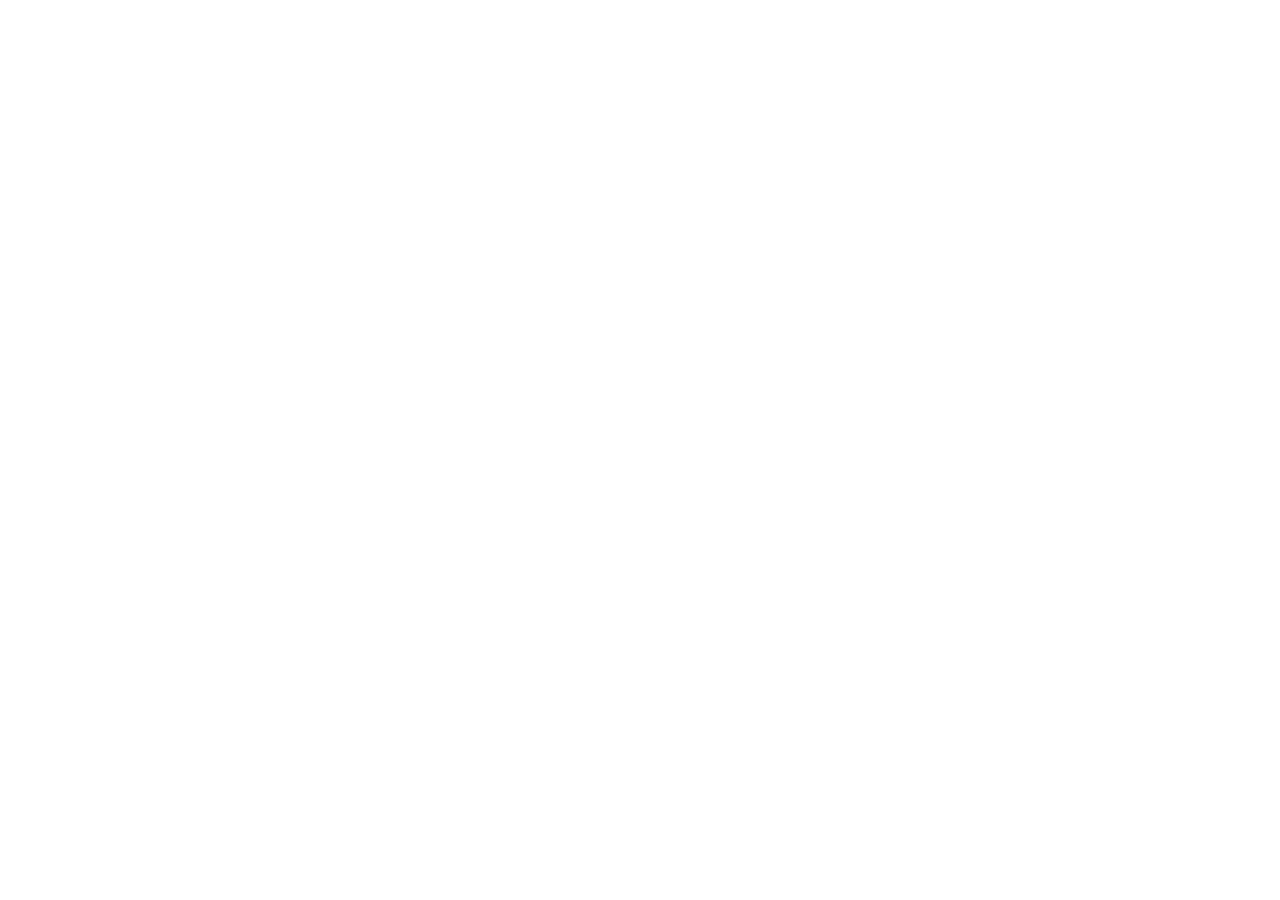
==== src/index.html @ 9491e393 "first commit" ====
<!DOCTYPE html>
<html lang="en">
<head>
    <meta charset="UTF-8">
    <meta name="viewport" content="width=device-width, initial-scale=1.0">
    <title>Document</title>
    <link href="./output.css" rel="stylesheet">
</head>
<body>
    
</body>
</html>
---- src/output.css ----
/*! tailwindcss v4.1.16 | MIT License | https://tailwindcss.com */
@layer theme, base, components, utilities;
@layer theme {
  :root, :host {
    --font-sans: ui-sans-serif, system-ui, sans-serif, "Apple Color Emoji",
      "Segoe UI Emoji", "Segoe UI Symbol", "Noto Color Emoji";
    --font-mono: ui-monospace, SFMono-Regular, Menlo, Monaco, Consolas, "Liberation Mono",
      "Courier New", monospace;
    --default-font-family: var(--font-sans);
    --default-mono-font-family: var(--font-mono);
  }
}
@layer base {
  *, ::after, ::before, ::backdrop, ::file-selector-button {
    box-sizing: border-box;
    margin: 0;
    padding: 0;
    border: 0 solid;
  }
  html, :host {
    line-height: 1.5;
    -webkit-text-size-adjust: 100%;
    tab-size: 4;
    font-family: var(--default-font-family, ui-sans-serif, system-ui, sans-serif, "Apple Color Emoji", "Segoe UI Emoji", "Segoe UI Symbol", "Noto Color Emoji");
    font-feature-settings: var(--default-font-feature-settings, normal);
    font-variation-settings: var(--default-font-variation-settings, normal);
    -webkit-tap-highlight-color: transparent;
  }
  hr {
    height: 0;
    color: inherit;
    border-top-width: 1px;
  }
  abbr:where([title]) {
    -webkit-text-decoration: underline dotted;
    text-decoration: underline dotted;
  }
  h1, h2, h3, h4, h5, h6 {
    font-size: inherit;
    font-weight: inherit;
  }
  a {
    color: inherit;
    -webkit-text-decoration: inherit;
    text-decoration: inherit;
  }
  b, strong {
    font-weight: bolder;
  }
  code, kbd, samp, pre {
    font-family: var(--default-mono-font-family, ui-monospace, SFMono-Regular, Menlo, Monaco, Consolas, "Liberation Mono", "Courier New", monospace);
    font-feature-settings: var(--default-mono-font-feature-settings, normal);
    font-variation-settings: var(--default-mono-font-variation-settings, normal);
    font-size: 1em;
  }
  small {
    font-size: 80%;
  }
  sub, sup {
    font-size: 75%;
    line-height: 0;
    position: relative;
    vertical-align: baseline;
  }
  sub {
    bottom: -0.25em;
  }
  sup {
    top: -0.5em;
  }
  table {
    text-indent: 0;
    border-color: inherit;
    border-collapse: collapse;
  }
  :-moz-focusring {
    outline: auto;
  }
  progress {
    vertical-align: baseline;
  }
  summary {
    display: list-item;
  }
  ol, ul, menu {
    list-style: none;
  }
  img, svg, video, canvas, audio, iframe, embed, object {
    display: block;
    vertical-align: middle;
  }
  img, video {
    max-width: 100%;
    height: auto;
  }
  button, input, select, optgroup, textarea, ::file-selector-button {
    font: inherit;
    font-feature-settings: inherit;
    font-variation-settings: inherit;
    letter-spacing: inherit;
    color: inherit;
    border-radius: 0;
    background-color: transparent;
    opacity: 1;
  }
  :where(select:is([multiple], [size])) optgroup {
    font-weight: bolder;
  }
  :where(select:is([multiple], [size])) optgroup option {
    padding-inline-start: 20px;
  }
  ::file-selector-button {
    margin-inline-end: 4px;
  }
  ::placeholder {
    opacity: 1;
  }
  @supports (not (-webkit-appearance: -apple-pay-button))  or (contain-intrinsic-size: 1px) {
    ::placeholder {
      color: currentcolor;
      @supports (color: color-mix(in lab, red, red)) {
        color: color-mix(in oklab, currentcolor 50%, transparent);
      }
    }
  }
  textarea {
    resize: vertical;
  }
  ::-webkit-search-decoration {
    -webkit-appearance: none;
  }
  ::-webkit-date-and-time-value {
    min-height: 1lh;
    text-align: inherit;
  }
  ::-webkit-datetime-edit {
    display: inline-flex;
  }
  ::-webkit-datetime-edit-fields-wrapper {
    padding: 0;
  }
  ::-webkit-datetime-edit, ::-webkit-datetime-edit-year-field, ::-webkit-datetime-edit-month-field, ::-webkit-datetime-edit-day-field, ::-webkit-datetime-edit-hour-field, ::-webkit-datetime-edit-minute-field, ::-webkit-datetime-edit-second-field, ::-webkit-datetime-edit-millisecond-field, ::-webkit-datetime-edit-meridiem-field {
    padding-block: 0;
  }
  ::-webkit-calendar-picker-indicator {
    line-height: 1;
  }
  :-moz-ui-invalid {
    box-shadow: none;
  }
  button, input:where([type="button"], [type="reset"], [type="submit"]), ::file-selector-button {
    appearance: button;
  }
  ::-webkit-inner-spin-button, ::-webkit-outer-spin-button {
    height: auto;
  }
  [hidden]:where(:not([hidden="until-found"])) {
    display: none !important;
  }
}
@layer utilities;
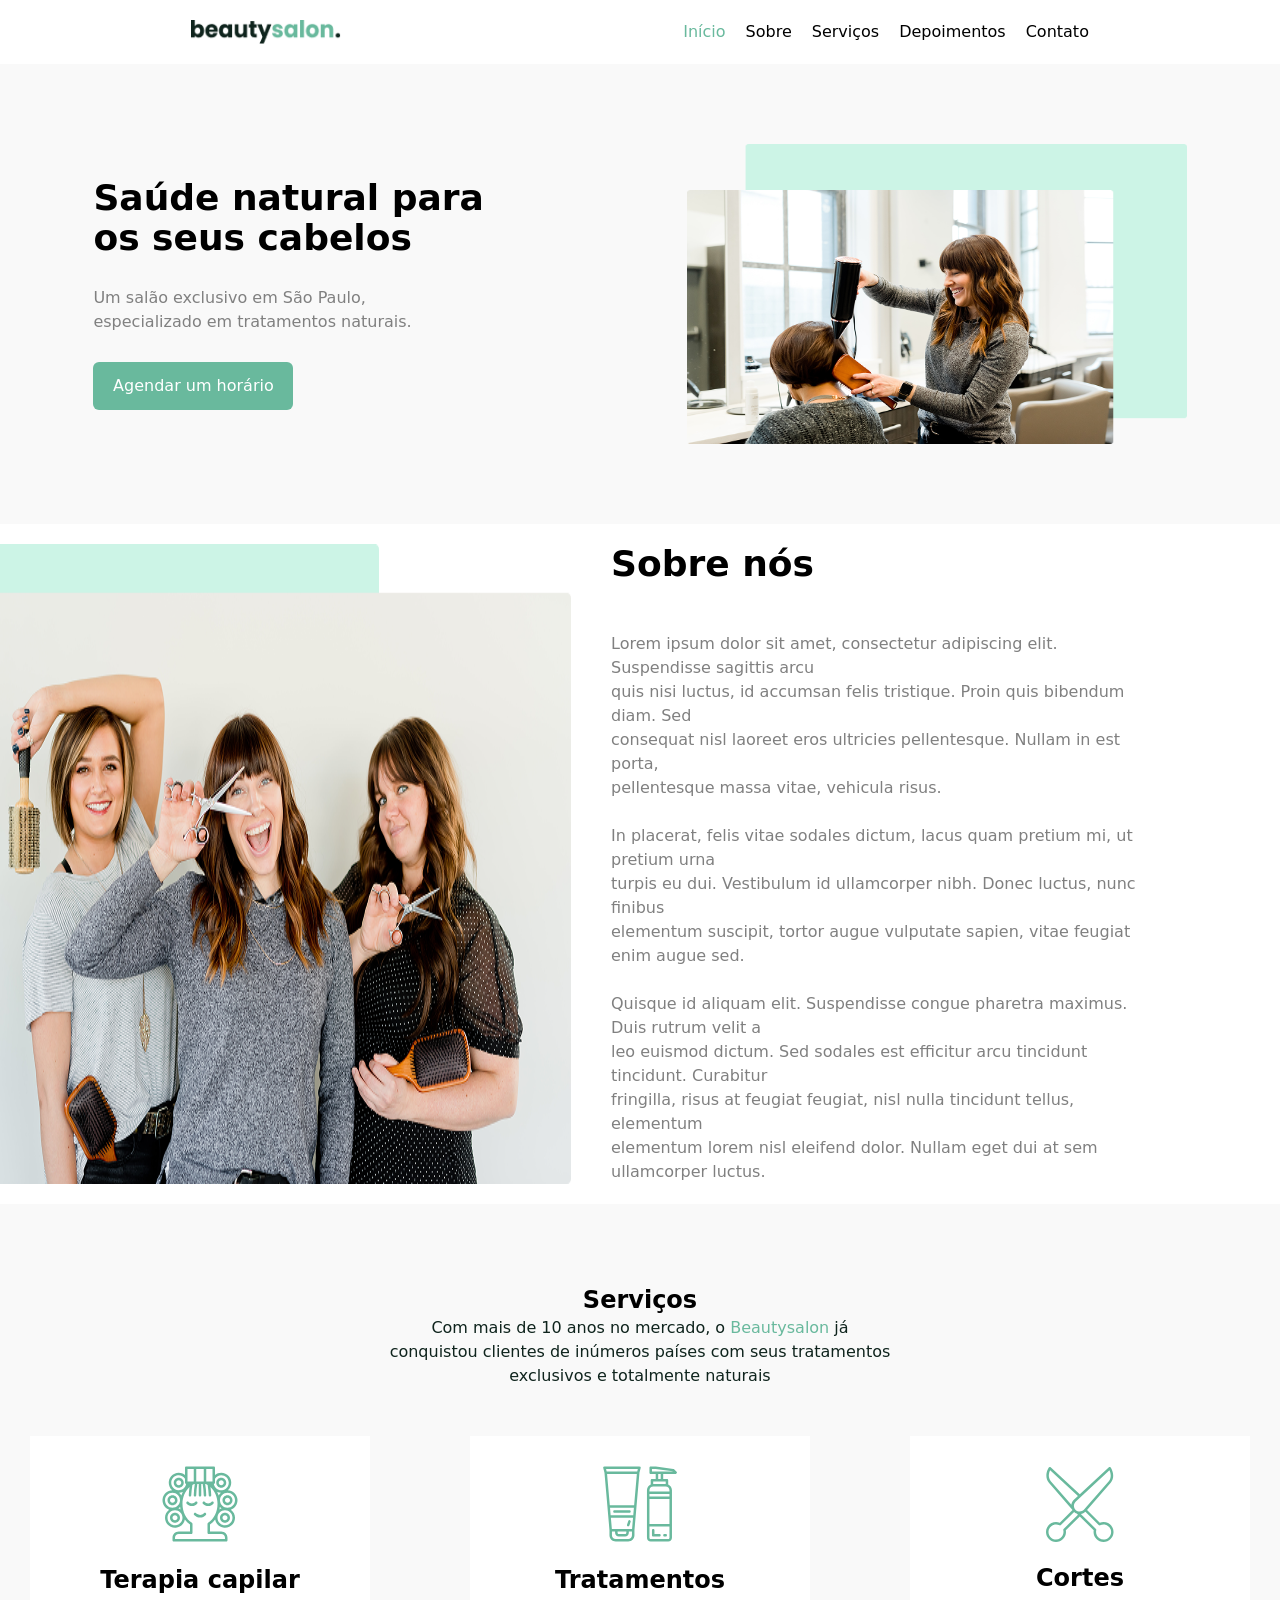
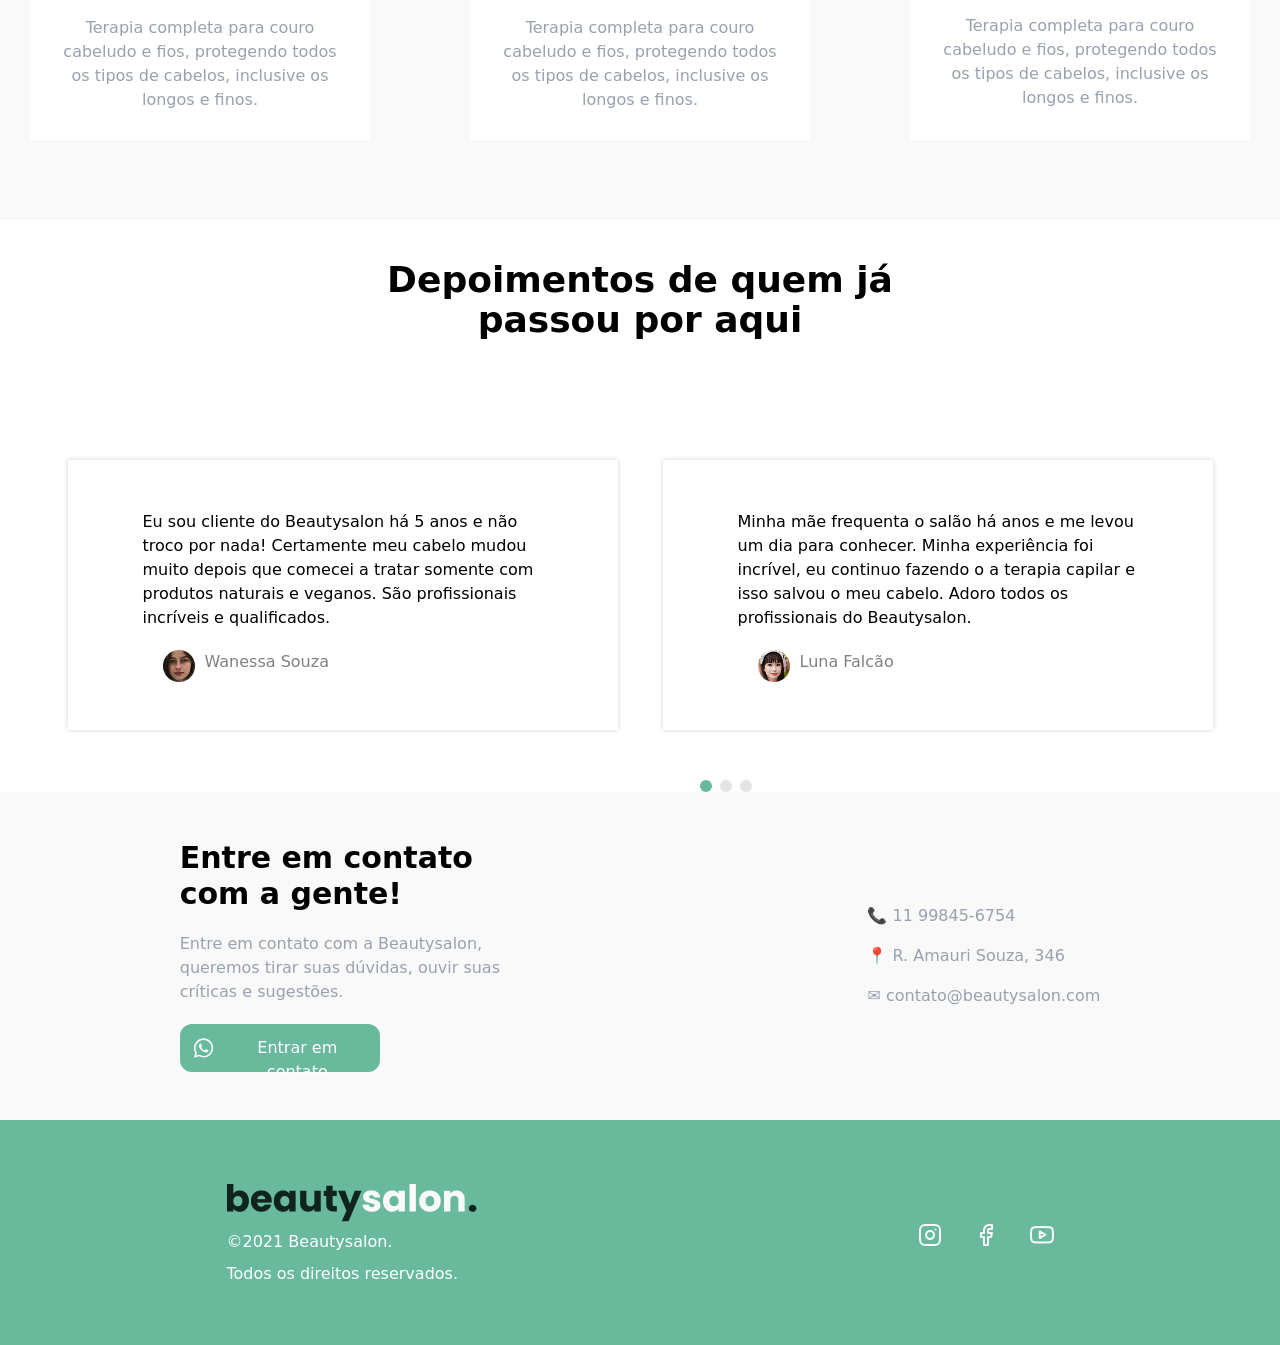
==== commit 07852aff: "fini" ====
--- a/src/index.html
+++ b/src/index.html
@@ -7,6 +7,154 @@
     <link href="./output.css" rel="stylesheet">
 </head>
 <body>
-    
+    <header>
+        <nav class="flex justify-around p-5">    
+            <img src="Logo (1).png" width="150px" height="20px"  alt="">
+            <ol class="flex gap-5 list-none max-sm:hidden">
+            <li class="text-[#69B99D]">Início</li>
+            <li>Sobre</li>
+            <li>Serviços</li>
+            <li>Depoimentos</li>
+            <li>Contato</li>
+        </ol>
+        <svg class="sm:hidden"  width="24" height="24" viewBox="0 0 24 24" fill="none" xmlns="http://www.w3.org/2000/svg">
+<path d="M3 12H21" stroke="#69B99D" stroke-width="2" stroke-linecap="round" stroke-linejoin="round"/>
+<path d="M3 6H21" stroke="#69B99D" stroke-width="2" stroke-linecap="round" stroke-linejoin="round"/>
+<path d="M3 18H21" stroke="#69B99D" stroke-width="2" stroke-linecap="round" stroke-linejoin="round"/>
+</svg>
+    </nav>
+    <section class="flex justify-around max-sm:flex-col-reverse  max-sm:justify-center max-sm:items-center pt-20 pb-20 bg-[#F9F9F9] gap-4">
+        <article class="flex flex-col justify-center gap-7">
+            <h1 class="text-4xl font-semibold">Saúde natural para <br> os seus cabelos</h1>
+            <p class="text-[gray]">Um salão exclusivo em São Paulo, <br> especializado em tratamentos naturais.</p>
+            <button class="bg-[#69B99D] w-[200px] h-12 rounded-md p-3 text-white ">Agendar um  horário</button>
+        </article>
+        <img src="Img (5).png" class="w-[500px] h-[300px] max-sm:w-[370px] max-sm:h-[300px]" alt="">
+    </section>
+    </header>
+    <main>
+
+        <section class="flex justify-between max-sm:flex-col gap-10 pt-5 pb-5">
+            <img src="Img.png" alt="">
+            <article class="mr-[120px] max-sm:mr-0 max-sm:p-4">
+                <h1 class="text-4xl font-black">Sobre nós</h1><br><br>
+                <p class="text-[gray]">Lorem ipsum dolor sit amet, consectetur adipiscing elit. Suspendisse sagittis arcu <br> quis nisi luctus, id accumsan felis tristique. Proin quis bibendum diam. Sed <br> consequat nisl laoreet eros ultricies pellentesque. Nullam in est porta, <br> pellentesque massa vitae, vehicula risus. <br><br>In placerat, felis vitae sodales dictum, lacus quam pretium mi, ut pretium urna <br> turpis eu dui. Vestibulum id ullamcorper nibh. Donec luctus, nunc finibus <br> elementum suscipit, tortor augue vulputate sapien, vitae feugiat enim augue sed. <br><br> Quisque id aliquam elit. Suspendisse congue pharetra maximus. Duis rutrum velit a <br> leo euismod dictum. Sed sodales est efficitur arcu tincidunt tincidunt. Curabitur <br> fringilla, risus at feugiat feugiat, nisl nulla tincidunt tellus, elementum <br> elementum lorem nisl eleifend dolor. Nullam eget dui at sem ullamcorper luctus.</p>
+            </article>
+        </section>
+        <section class="bg-[#F9F9F9] pt-20 pb-20 text-center">
+            <h1 class="text-center text-2xl font-bold">Serviços</h1>
+            <p class="text-center max-sm:text-start text-[#0F241D]">Com mais de 10 anos no mercado, o <span class="text-[#69B99D]">Beautysalon</span>  já <br> conquistou clientes de inúmeros países com seus tratamentos <br> exclusivos e totalmente naturais</p><br><br>
+            <article class=" flex justify-around max-sm:flex-col max-sm:justify-center max-sm:items-center gap-10">
+                <aside class="flex bg-white p-7  flex-col text-center gap-5 w-[340px] justify-center items-center">
+                    <svg width="80" height="80" viewBox="0 0 80 80" fill="none" xmlns="http://www.w3.org/2000/svg">
+<path d="M18.7507 23.7507C21.5119 23.7507 23.7506 21.512 23.7506 18.7508C23.7506 15.9896 21.5119 13.7509 18.7507 13.7509C15.989 13.7509 13.7508 15.9896 13.7508 18.7508C13.7508 21.512 15.989 23.7507 18.7507 23.7507ZM18.7507 16.2508C20.1311 16.2508 21.2507 17.3704 21.2507 18.7508C21.2507 20.1316 20.1311 21.2507 18.7507 21.2507C17.3699 21.2507 16.2508 20.1316 16.2508 18.7508C16.2508 17.3704 17.3699 16.2508 18.7507 16.2508Z" fill="#69B99D"/>
+<path d="M17.5007 36.2505C17.5007 33.4893 15.262 31.2506 12.5008 31.2506C9.7391 31.2506 7.50085 33.4893 7.50085 36.2505C7.50085 39.0117 9.7391 41.2504 12.5008 41.2504C15.262 41.2504 17.5007 39.0117 17.5007 36.2505ZM10.0008 36.2505C10.0008 34.8702 11.1199 33.7506 12.5008 33.7506C13.8811 33.7506 15.0007 34.8702 15.0007 36.2505C15.0007 37.6314 13.8811 38.7505 12.5008 38.7505C11.1199 38.7505 10.0008 37.6314 10.0008 36.2505Z" fill="#69B99D"/>
+<path d="M15.0007 48.7504C12.239 48.7504 10.0008 50.9891 10.0008 53.7503C10.0008 56.5115 12.239 58.7502 15.0007 58.7502C17.7619 58.7502 20.0006 56.5115 20.0006 53.7503C20.0006 50.9891 17.7619 48.7504 15.0007 48.7504ZM15.0007 56.2503C13.6199 56.2503 12.5008 55.1311 12.5008 53.7503C12.5008 52.3699 13.6199 51.2503 15.0007 51.2503C16.3811 51.2503 17.5007 52.3699 17.5007 53.7503C17.5007 55.1311 16.3811 56.2503 15.0007 56.2503Z" fill="#69B99D"/>
+<path d="M61.2499 23.7507C64.0111 23.7507 66.2498 21.512 66.2498 18.7508C66.2498 15.9896 64.0111 13.7509 61.2499 13.7509C58.4882 13.7509 56.25 15.9896 56.25 18.7508C56.25 21.512 58.4882 23.7507 61.2499 23.7507ZM61.2499 16.2508C62.6303 16.2508 63.7499 17.3704 63.7499 18.7508C63.7499 20.1316 62.6303 21.2507 61.2499 21.2507C59.8691 21.2507 58.75 20.1316 58.75 18.7508C58.75 17.3704 59.8691 16.2508 61.2499 16.2508Z" fill="#69B99D"/>
+<path d="M62.5 36.2505C62.5 39.0117 64.7382 41.2504 67.4999 41.2504C70.2611 41.2504 72.4998 39.0117 72.4998 36.2505C72.4998 33.4893 70.2611 31.2506 67.4999 31.2506C64.7382 31.2506 62.5 33.4893 62.5 36.2505ZM69.9999 36.2505C69.9999 37.6314 68.8803 38.7505 67.4999 38.7505C66.1191 38.7505 65 37.6314 65 36.2505C65 34.8702 66.1191 33.7506 67.4999 33.7506C68.8803 33.7506 69.9999 34.8702 69.9999 36.2505Z" fill="#69B99D"/>
+<path d="M70.8528 45.6591C75.3791 44.0527 78.1208 39.4522 77.3796 34.7066C76.6379 29.9616 72.6238 26.4162 67.8231 26.2673C71.9143 22.6907 72.3958 16.4999 68.907 12.3339C65.4178 8.16751 59.2387 7.55473 55 10.9551V3.75108C55 3.06115 54.4405 2.5011 53.7501 2.5011H26.2505C25.5601 2.5011 25.0005 3.06115 25.0005 3.75108V10.9736C20.7672 7.56352 14.5832 8.16849 11.0906 12.3335C7.59797 16.4989 8.08039 22.6932 12.1765 26.2673C7.3763 26.4162 3.3622 29.9616 2.62052 34.7066C1.87883 39.4522 4.62048 44.0527 9.14678 45.6591C5.49596 48.2977 4.06141 53.053 5.64537 57.2697C7.22835 61.4865 11.4382 64.1227 15.9235 63.7057C20.4083 63.2887 24.0601 59.922 24.8389 55.4856C26.2564 57.4611 28.0019 59.1794 30.0004 60.5656V67.5H18.7506C15.3005 67.5044 12.5041 70.2998 12.5007 73.7499V76.2499C12.5007 76.9403 13.0603 77.4999 13.7507 77.4999H66.2499C66.9403 77.4999 67.4998 76.9403 67.4998 76.2499V73.7499C67.4954 70.2998 64.6996 67.5044 61.2499 67.5H50.0001V60.5656C51.9977 59.1794 53.7437 57.4611 55.1612 55.4856C55.9322 59.9328 59.5874 63.3121 64.0814 63.733C68.575 64.1544 72.7947 61.5128 74.3777 57.2854C75.9616 53.0589 74.5173 48.2953 70.8528 45.6591ZM74.9997 36.2505C74.9997 40.3926 71.6414 43.7504 67.4998 43.7504C63.3573 43.7504 60 40.3926 60 36.2505C60 32.109 63.3573 28.7507 67.4998 28.7507C71.6399 28.7551 74.9953 32.11 74.9997 36.2505ZM58.6772 31.5534C58.2768 30.2936 57.7812 29.0671 57.1948 27.8835C58.3716 28.4064 59.6386 28.696 60.9257 28.7346C60.0127 29.5309 59.2505 30.486 58.6772 31.5534ZM61.2499 11.251C65.2328 11.2461 68.5257 14.3564 68.7469 18.3343C68.9681 22.3118 66.0419 25.7683 62.082 26.2058C58.1226 26.6428 54.5118 23.9085 53.8599 19.9784C54.5015 19.9276 54.9961 19.3944 55 18.7508V14.6264C56.3765 12.5146 58.729 11.2446 61.2499 11.251ZM52.5001 17.5009H46.2502V5.00106H52.5001V17.5009ZM43.7502 5.00106V17.5009H36.2503V5.00106H43.7502ZM21.3224 31.5534C20.7486 30.4855 19.9864 29.5309 19.0729 28.7346C20.36 28.6955 21.627 28.4064 22.8038 27.8835C22.2179 29.0676 21.7227 30.2946 21.3224 31.5534ZM27.5005 5.00106H33.7504V17.5009H27.5005V5.00106ZM11.2507 18.7508C11.2454 15.4389 13.4158 12.5166 16.5881 11.5644C19.7609 10.6128 23.1817 11.8579 25.0005 14.6264V18.7508C25.0035 19.3944 25.4991 19.9276 26.1402 19.9784C25.4785 23.8054 22.0045 26.4934 18.1339 26.1741C14.2639 25.8552 11.2771 22.6346 11.2507 18.7508ZM5.00085 36.2505C5.00085 32.109 8.35822 28.7507 12.5007 28.7507C16.6423 28.7507 20.0006 32.109 20.0006 36.2505C20.0006 40.3926 16.6423 43.7504 12.5007 43.7504C8.36017 43.7465 5.00427 40.3911 5.00085 36.2505ZM15.0007 61.2501C10.8582 61.2501 7.50081 57.8923 7.50081 53.7503C7.50081 49.6087 10.8582 46.2504 15.0007 46.2504C19.1422 46.2504 22.5006 49.6087 22.5006 53.7503C22.4962 57.8908 19.1408 61.2462 15.0007 61.2501ZM18.3537 44.3422C19.0123 43.8652 19.6119 43.311 20.1378 42.6919C20.2272 43.6196 20.3605 44.5326 20.5387 45.4311C19.8585 44.9794 19.1242 44.6137 18.3537 44.3422ZM48.0797 58.842C47.7184 59.0715 47.4997 59.4699 47.5002 59.8976V68.75C47.5002 69.4404 48.0597 70 48.7501 70H61.2499C63.3207 70 64.9999 71.6792 64.9999 73.7499V74.9999H15.0007V73.7499C15.0007 71.6792 16.6789 70 18.7506 70H31.2504C31.9408 70 32.5004 69.4404 32.5004 68.75V59.8927C32.5004 59.4645 32.2817 59.0661 31.9198 58.8366C26.1099 55.1492 22.5006 47.932 22.5006 40.0005C22.3746 33.5934 24.9244 27.4226 29.5351 22.972C29.1093 25.7136 28.8467 28.4782 28.7505 31.2506C28.7505 31.941 29.31 32.5006 30.0004 32.5006C30.6909 32.5006 31.2504 31.941 31.2504 31.2506C31.4194 27.7785 31.7953 24.3191 32.3754 20.8909C32.932 20.5594 33.5072 20.262 34.1 20.0008H34.7904C34.2016 23.7249 33.8534 27.4826 33.7504 31.2506C33.7504 31.941 34.3099 32.5006 35.0004 32.5006C35.6908 32.5006 36.2503 31.941 36.2503 31.2506C36.3651 27.4821 36.722 23.7239 37.3202 20.0008H38.7503V31.2506C38.7503 31.941 39.3099 32.5006 40.0003 32.5006C40.6907 32.5006 41.2503 31.941 41.2503 31.2506V20.0008H42.6804C43.2776 23.7239 43.635 27.4821 43.7502 31.2506C43.7502 31.941 44.3098 32.5006 45.0002 32.5006C45.6906 32.5006 46.2502 31.941 46.2502 31.2506C46.1462 27.4826 45.799 23.7249 45.2102 20.0008H45.8986C46.4924 20.262 47.07 20.5594 47.6276 20.8909C48.2067 24.3191 48.5817 27.7785 48.7501 31.2506C48.7501 31.941 49.3097 32.5006 50.0001 32.5006C50.6905 32.5006 51.2501 31.941 51.2501 31.2506C51.1529 28.4782 50.8912 25.7136 50.465 22.972C55.0762 27.4226 57.625 33.5934 57.5 40.0005C57.5 47.932 53.8897 55.1492 48.0797 58.8366V58.842ZM59.8618 42.6919C60.3886 43.311 60.9873 43.8652 61.6459 44.3422C60.8759 44.6137 60.1421 44.9794 59.4609 45.4311C59.6386 44.5331 59.7724 43.6201 59.8618 42.6919ZM64.9999 61.2501C60.8574 61.2501 57.5 57.8923 57.5 53.7503C57.5 49.6087 60.8574 46.2504 64.9999 46.2504C69.1414 46.2504 72.4998 49.6087 72.4998 53.7503C72.4954 57.8908 69.14 61.2462 64.9999 61.2501Z" fill="#69B99D"/>
+<path d="M64.9999 48.7504C62.2382 48.7504 60 50.9891 60 53.7503C60 56.5115 62.2382 58.7502 64.9999 58.7502C67.7611 58.7502 69.9998 56.5115 69.9998 53.7503C69.9998 50.9891 67.7611 48.7504 64.9999 48.7504ZM64.9999 56.2503C63.6191 56.2503 62.5 55.1311 62.5 53.7503C62.5 52.3699 63.6191 51.2503 64.9999 51.2503C66.3803 51.2503 67.4999 52.3699 67.4999 53.7503C67.4999 55.1311 66.3803 56.2503 64.9999 56.2503Z" fill="#69B99D"/>
+<path d="M37.1342 37.8668C36.6459 37.3795 35.8544 37.3795 35.3666 37.8668C34.4668 38.8429 33.2007 39.3985 31.8735 39.3985C30.5459 39.3985 29.2798 38.8429 28.3799 37.8668C27.8887 37.3942 27.1094 37.4025 26.6275 37.8859C26.1466 38.3692 26.1417 39.1485 26.6168 39.6383C28.0601 41.0689 29.9927 41.8985 32.0239 41.9595C33.9731 41.9185 35.8207 41.0791 37.1342 39.6383C37.3691 39.4039 37.5014 39.0851 37.5014 38.7525C37.5014 38.4205 37.3691 38.1012 37.1342 37.8668Z" fill="#69B99D"/>
+<path d="M53.3839 37.8668C52.8956 37.3795 52.1041 37.3795 51.6163 37.8668C50.7165 38.8429 49.4504 39.3985 48.1232 39.3985C46.7956 39.3985 45.5295 38.8429 44.6296 37.8668C44.1384 37.3942 43.3591 37.4025 42.8772 37.8859C42.3963 38.3692 42.3914 39.1485 42.8665 39.6383C44.3098 41.0689 46.2424 41.8985 48.2736 41.9595C50.2228 41.9185 52.0704 41.0791 53.3839 39.6383C53.6188 39.4039 53.7511 39.0851 53.7511 38.7525C53.7511 38.4205 53.6188 38.1012 53.3839 37.8668Z" fill="#69B99D"/>
+<path d="M44.1164 49.1166C40.1473 53.0838 36.3114 49.5365 35.8817 49.1166C35.3905 48.6439 34.6103 48.6517 34.1293 49.1346C33.6479 49.6171 33.6415 50.3973 34.1166 50.8866C35.7308 52.4881 37.8934 53.4173 40.1663 53.4856C42.3474 53.4388 44.4143 52.4993 45.884 50.8866C46.3576 50.3958 46.3508 49.6166 45.8689 49.1346C45.3864 48.6522 44.6067 48.6454 44.1164 49.119V49.1166Z" fill="#69B99D"/>
+</svg>
+<h1 class="text-2xl font-bold"> Terapia capilar</h1>
+<p class="text-gray-400">Terapia completa para couro <br> cabeludo e fios, protegendo todos <br> os tipos de cabelos, inclusive os <br> longos e finos.</p>
+                </aside>
+                <aside class="flex bg-white p-7  flex-col text-center w-[340px] gap-5 justify-center items-center">
+                    <svg width="80" height="80" viewBox="0 0 80 80" fill="none" xmlns="http://www.w3.org/2000/svg">
+<path d="M4.47216 8.83008L9.45849 66.1772V71.125C9.46288 74.5752 12.2583 77.3706 15.7085 77.375H28.2085C31.6587 77.3706 34.4541 74.5752 34.4585 71.125V66.1772L39.4443 8.83008L40.6714 3.92871C40.7646 3.55518 40.6811 3.15918 40.4438 2.85596C40.207 2.55273 39.8437 2.375 39.4585 2.375H4.45849C4.07324 2.375 3.71044 2.55273 3.47265 2.85596C3.23583 3.15918 3.15234 3.55518 3.2456 3.92871L4.47216 8.83008ZM33.2588 51.125H10.6587L10.0073 43.625H33.9097L33.2588 51.125ZM33.0415 53.625L32.0625 64.875H11.855L10.876 53.625H33.0415ZM17.5835 67.375H26.3335V68.625C26.3335 69.3154 25.7739 69.875 25.0835 69.875H18.8335C18.1431 69.875 17.5835 69.3154 17.5835 68.625V67.375ZM31.9585 71.125C31.9585 73.1958 30.2793 74.875 28.2085 74.875H15.7085C13.6377 74.875 11.9585 73.1958 11.9585 71.125V67.375H15.0835V68.625C15.0835 70.6958 16.7627 72.375 18.8335 72.375H25.0835C27.1543 72.375 28.8335 70.6958 28.8335 68.625V67.375H31.9585V71.125ZM34.127 41.125H9.79003L7.07226 9.875H36.8452L34.127 41.125ZM37.8569 4.875L37.2319 7.375H6.68456L6.05956 4.875H37.8569Z" fill="#69B99D"/>
+<path d="M50.7085 77.375H68.2085C70.2793 77.375 71.9585 75.6958 71.9585 73.625V26.125C71.9556 23.6426 70.4834 21.3979 68.2085 20.4048V16.125C68.2085 15.4346 67.6489 14.875 66.9585 14.875H63.2085V9.875H75.7085C76.2139 9.875 76.67 9.57031 76.8633 9.10352C77.0567 8.63672 76.9493 8.09863 76.5923 7.74121L74.0923 5.24121C73.9014 5.05029 73.6533 4.92627 73.3863 4.88721L55.8862 2.38721C55.8272 2.37939 55.7676 2.375 55.7085 2.375H50.7085C50.0181 2.375 49.4585 2.93457 49.4585 3.625V8.625C49.4585 9.31543 50.0181 9.875 50.7085 9.875H55.7085V14.875H51.9585C51.2681 14.875 50.7085 15.4346 50.7085 16.125V20.4048C48.4336 21.3979 46.9614 23.6426 46.9585 26.125V73.625C46.9585 75.6958 48.6377 77.375 50.7085 77.375ZM69.4585 32.375H49.4585V29.875H69.4585V32.375ZM69.4585 59.875H49.4585V34.875H69.4585V59.875ZM68.2085 74.875H50.7085C50.0181 74.875 49.4585 74.3154 49.4585 73.625V62.375H69.4585V73.625C69.4585 74.3154 68.8989 74.875 68.2085 74.875ZM51.9585 4.875H55.6201L72.6197 7.30371L72.6909 7.375H51.9585V4.875ZM58.2085 9.875H60.7085V14.875H58.2085V9.875ZM53.2085 17.375H65.7085V19.875H53.2085V17.375ZM53.2085 22.375H65.7085C67.7793 22.375 69.4585 24.0542 69.4585 26.125V27.375H49.4585V26.125C49.4585 24.0542 51.1377 22.375 53.2085 22.375Z" fill="#69B99D"/>
+<path d="M14.4585 48.625H29.4585C30.1489 48.625 30.7085 48.0654 30.7085 47.375C30.7085 46.6846 30.1489 46.125 29.4585 46.125H14.4585C13.7681 46.125 13.2085 46.6846 13.2085 47.375C13.2085 48.0654 13.7681 48.625 14.4585 48.625Z" fill="#69B99D"/>
+<path d="M59.4585 69.875H54.4585V66.125C54.4585 65.4346 53.8989 64.875 53.2085 64.875C52.5181 64.875 51.9585 65.4346 51.9585 66.125V71.125C51.9585 71.8154 52.5181 72.375 53.2085 72.375H59.4585C60.1489 72.375 60.7085 71.8154 60.7085 71.125C60.7085 70.4346 60.1489 69.875 59.4585 69.875Z" fill="#69B99D"/>
+<path d="M65.7085 69.875H64.4585C63.7681 69.875 63.2085 70.4346 63.2085 71.125C63.2085 71.8154 63.7681 72.375 64.4585 72.375H65.7085C66.3989 72.375 66.9585 71.8154 66.9585 71.125C66.9585 70.4346 66.3989 69.875 65.7085 69.875Z" fill="#69B99D"/>
+<path d="M27.8134 62.3115C28.4687 62.5288 29.1752 62.1748 29.393 61.52L30.643 57.77C30.8617 57.1142 30.5073 56.4057 29.851 56.187C29.1948 55.9692 28.4867 56.3237 28.2685 56.9799L27.0185 60.73C26.914 61.0449 26.9389 61.3886 27.0878 61.685C27.2367 61.9819 27.498 62.207 27.8134 62.3115Z" fill="#69B99D"/>
+</svg>
+
+<h1 class="text-2xl font-bold">Tratamentos</h1>
+<p class="text-gray-400">Terapia completa para couro <br> cabeludo e fios, protegendo todos <br> os tipos de cabelos, inclusive os <br> longos e finos.</p>
+                </aside>
+                <aside class="flex bg-white p-7  flex-col text-center w-[340px] gap-5 justify-center items-center">
+                    <svg width="68" height="75" viewBox="0 0 68 75" fill="none" xmlns="http://www.w3.org/2000/svg">
+<path d="M26.5 42.9844L13.75 55.732C12.5596 55.2456 11.2861 54.9971 10 54.9991C4.47705 54.9991 0 59.4766 0 64.999C0 70.522 4.47705 74.999 10 74.999C15.5229 74.999 20 70.522 20 64.999C19.999 64.4014 19.9424 63.8047 19.833 63.2168L33.7739 49.5918L47.7139 63.2168C47.6035 63.8047 47.5479 64.4014 47.5464 64.999C47.5464 70.522 52.0234 74.999 57.5464 74.999C63.0688 74.999 67.5464 70.522 67.5464 64.999C67.5464 59.4766 63.0688 54.9991 57.5464 54.9991C56.2603 54.9966 54.9863 55.2456 53.7964 55.732L41.0615 42.9995L64.7261 15.7803C70.2339 8.89553 64.8447 0.638209 64.79 0.555689C64.5869 0.251002 64.2603 0.0508065 63.8965 0.00832596C63.5312 -0.0336662 63.1665 0.0844978 62.896 0.333033L33.7847 27.3745L4.66992 0.333033C4.3999 0.0844978 4.03516 -0.0336662 3.66992 0.00832596C3.30615 0.0508065 2.97949 0.251002 2.77637 0.555689C2.7207 0.638209 -2.66602 8.89553 2.87354 15.8194L26.5 42.9844ZM17.5884 61.9156C17.2686 62.2285 17.1406 62.6885 17.252 63.1216C18.0557 66.2276 16.7944 69.5 14.1152 71.2637C11.4355 73.0279 7.93164 72.8921 5.396 70.9268C2.86084 68.9614 1.85596 65.6011 2.89648 62.5669C3.9375 59.5323 6.79199 57.4956 10 57.4991C11.1987 57.4981 12.3799 57.7866 13.4424 58.3418C13.9263 58.5923 14.5161 58.5005 14.9014 58.1157L28.1372 44.8809C28.8774 45.5782 29.7324 46.1431 30.665 46.5493L31.9849 47.8404L17.5884 61.9156ZM54.1055 58.3418C55.167 57.7866 56.3477 57.4981 57.5464 57.4991C60.7793 57.4795 63.6665 59.522 64.7236 62.5777C65.7808 65.6338 64.7729 69.023 62.2178 71.0054C59.6631 72.9873 56.1299 73.1216 53.4321 71.3384C50.7349 69.5552 49.4731 66.2515 50.2959 63.1241C50.4082 62.6914 50.2803 62.231 49.96 61.918L34.8008 47.0982C36.5225 46.834 38.1211 46.0489 39.3823 44.8482L52.6455 58.1109C53.0293 58.4981 53.6201 58.5918 54.1055 58.3418ZM63.4224 3.25979C64.4751 5.49856 65.9971 10.1895 62.8076 14.1792L37.8662 42.8653C35.6016 45.148 31.916 45.1626 29.6338 42.8985C27.3516 40.6338 27.3369 36.9478 29.6016 34.666L63.4224 3.25979ZM4.14014 3.24905L31.9478 29.0757L27.8662 32.8653C26.4893 34.2002 25.6074 35.9634 25.3662 37.8653L4.79492 14.2178C1.54834 10.1607 3.07617 5.48538 4.14014 3.24905Z" fill="#69B99D"/>
+</svg>
+
+<h1 class="text-2xl font-bold">Cortes</h1>
+<p class="text-gray-400">Terapia completa para couro <br> cabeludo e fios, protegendo todos <br> os tipos de cabelos, inclusive os <br> longos e finos.</p>
+                </aside>
+            </article>
+        </section>
+        <section>
+            <h1 class="text-4xl font-semibold text-center p-10">Depoimentos de quem já <br> passou por aqui</h1>
+            <div class=" flex justify-center gap-[45px] mt-20  mb-[50px] max-sm:flex-col max-sm:items-center">
+        <div class="w-[550px] h-[270px]  shadow-[0px_0px_5px_lightgrey] pt-[50px] max-sm:p-4 max-sm:w-[270px]">
+            <div class="w-[400px] m-auto max-sm:w-[300px]">
+                <div class="flex gap-[5px]">
+                    <p> Eu sou cliente do Beautysalon há 5 anos e não troco por nada! Certamente meu cabelo mudou muito
+                        depois que comecei a tratar somente com produtos naturais e veganos. São profissionais incríveis
+                        e
+                        qualificados. </p>
+                </div>
+                <div class="flex gap-2.5 mt-5">
+                    <img class="ml-5" src="Img (2).png" alt="">
+                    <p class="text-[grey]">Wanessa Souza</p>
+                </div>
+            </div>
+
+        </div>
+        <div class="w-[550px] h-[270px]  shadow-[0px_0px_5px_lightgrey] pt-[50px] max-sm:hidden">
+            <div class="w-[400px] m-auto ">
+                <div class="flex gap-[5px]">
+                    <p> Minha mãe frequenta o salão há anos e me levou um dia para conhecer. Minha experiência foi
+                        incrível, eu continuo fazendo o a terapia capilar e isso salvou o meu cabelo. Adoro todos os
+                        profissionais do Beautysalon.</p>
+                </div>
+                <div class="flex gap-2.5 mt-5">
+                    <img class="ml-5" src="Img (4).png" alt="">
+                    <p class="text-[grey] ">Luna Falcão</p>
+                </div>
+            </div>
+
+        </div>
+    </div>
+    <svg class="max-sm:ml-[170px] ml-[700px] " width="52" height="12" viewBox="0 0 52 12" fill="none" xmlns="http://www.w3.org/2000/svg">
+<circle cx="6" cy="6" r="6" fill="#69B99D"/>
+<circle cx="46" cy="6" r="6" fill="#E4E4E4"/>
+<circle cx="26" cy="6" r="6" fill="#E4E4E4"/>
+</svg>
+
+        </section>
+        <section class="flex flex-col gap-10 p-4 list-none sm:flex-row sm:justify-around items-center max-sm:items-start bg-[#F9F9F9] pt-12 pb-12">
+            <article class="flex flex-col items-start gap-5">
+                <h1 class="text-3xl font-bold">Entre em contato <br> com a gente!</h1>
+                <p class="text-gray-400 ">Entre em contato com a Beautysalon, <br> queremos tirar suas dúvidas, ouvir suas <br> críticas e sugestões.</p>
+                <button class="bg-[#69B99D] w-[200px] h-12 rounded-xl p-3 text-white flex gap-3"><svg width="24" height="24" viewBox="0 0 24 24" fill="none" xmlns="http://www.w3.org/2000/svg">
+<path d="M16.6 14.0001C16.4 13.9001 15.1 13.3001 14.9 13.2001C14.7 13.1001 14.5 13.1001 14.3 13.3001C14.1 13.5001 13.7 14.1001 13.5 14.3001C13.4 14.5001 13.2 14.5001 13 14.4001C12.3 14.1001 11.6 13.7001 11 13.2001C10.5 12.7001 10 12.1001 9.6 11.5001C9.5 11.3001 9.6 11.1001 9.7 11.0001C9.8 10.9001 9.9 10.7001 10.1 10.6001C10.2 10.5001 10.3 10.3001 10.3 10.2001C10.4 10.1001 10.4 9.9001 10.3 9.8001C10.2 9.7001 9.7 8.5001 9.5 8.0001C9.4 7.3001 9.2 7.3001 9 7.3001C8.9 7.3001 8.7 7.3001 8.5 7.3001C8.3 7.3001 8 7.5001 7.9 7.6001C7.3 8.2001 7 8.9001 7 9.7001C7.1 10.6001 7.4 11.5001 8 12.3001C9.1 13.9001 10.5 15.2001 12.2 16.0001C12.7 16.2001 13.1 16.4001 13.6 16.5001C14.1 16.7001 14.6 16.7001 15.2 16.6001C15.9 16.5001 16.5 16.0001 16.9 15.4001C17.1 15.0001 17.1 14.6001 17 14.2001C17 14.2001 16.8 14.1001 16.6 14.0001ZM19.1 4.9001C15.2 1.0001 8.9 1.0001 5 4.9001C1.8 8.1001 1.2 13.0001 3.4 16.9001L2 22.0001L7.3 20.6001C8.8 21.4001 10.4 21.8001 12 21.8001C17.5 21.8001 21.9 17.4001 21.9 11.9001C22 9.3001 20.9 6.8001 19.1 4.9001ZM16.4 18.9001C15.1 19.7001 13.6 20.2001 12 20.2001C10.5 20.2001 9.1 19.8001 7.8 19.1001L7.5 18.9001L4.4 19.7001L5.2 16.7001L5 16.4001C2.6 12.4001 3.8 7.4001 7.7 4.9001C11.6 2.4001 16.6 3.7001 19 7.5001C21.4 11.4001 20.3 16.5001 16.4 18.9001Z" fill="#F9F9F9"/>
+</svg>
+ Entrar em contato</button>
+            </article>
+            <article class="text-gray-400 flex flex-col gap-4">
+                <li>📞 11 99845-6754</li>
+                <li>📍 R. Amauri Souza, 346</li>
+                <li>✉️ contato@beautysalon.com</li>
+            </article>
+        </section>
+    </main>
+    <footer class="bg-[#69B99D] w-full p-4 flex justify-around items-center max-sm:flex-col gap-5 max-sm:justify-center max-sm:items-start max-sm:p-10 pt-5 h-[25vh]">
+        <div class="flex flex-col gap-2">
+            <img src="Logo.png" alt="">
+            <p class="text-white"> ©2021 Beautysalon.</p>
+            <p class="text-white">Todos os direitos reservados.</p> 
+        </div>
+        <svg width="136" height="24" viewBox="0 0 136 24" fill="none" xmlns="http://www.w3.org/2000/svg">
+<path d="M134.54 6.42C134.421 5.94541 134.179 5.51057 133.839 5.15941C133.498 4.80824 133.071 4.55318 132.6 4.42C130.88 4 124 4 124 4C124 4 117.12 4 115.4 4.46C114.929 4.59318 114.502 4.84824 114.161 5.19941C113.821 5.55057 113.579 5.98541 113.46 6.46C113.145 8.20556 112.991 9.97631 113 11.75C112.989 13.537 113.143 15.3213 113.46 17.08C113.591 17.5398 113.838 17.9581 114.178 18.2945C114.518 18.6308 114.939 18.8738 115.4 19C117.12 19.46 124 19.46 124 19.46C124 19.46 130.88 19.46 132.6 19C133.071 18.8668 133.498 18.6118 133.839 18.2606C134.179 17.9094 134.421 17.4746 134.54 17C134.852 15.2676 135.006 13.5103 135 11.75C135.011 9.96295 134.857 8.1787 134.54 6.42Z" stroke="#F9F9F9" stroke-width="2" stroke-linecap="round" stroke-linejoin="round"/>
+<path d="M121.75 15.02L127.5 11.75L121.75 8.47998V15.02Z" stroke="#F9F9F9" stroke-width="2" stroke-linecap="round" stroke-linejoin="round"/>
+<path d="M74 2H71C69.6739 2 68.4021 2.52678 67.4645 3.46447C66.5268 4.40215 66 5.67392 66 7V10H63V14H66V22H70V14H73L74 10H70V7C70 6.73478 70.1054 6.48043 70.2929 6.29289C70.4804 6.10536 70.7348 6 71 6H74V2Z" stroke="#F9F9F9" stroke-width="2" stroke-linecap="round" stroke-linejoin="round"/>
+<path d="M17 2H7C4.23858 2 2 4.23858 2 7V17C2 19.7614 4.23858 22 7 22H17C19.7614 22 22 19.7614 22 17V7C22 4.23858 19.7614 2 17 2Z" stroke="#F9F9F9" stroke-width="2" stroke-linecap="round" stroke-linejoin="round"/>
+<path d="M16 11.3701C16.1234 12.2023 15.9812 13.0523 15.5937 13.7991C15.2062 14.5459 14.5931 15.1515 13.8416 15.5297C13.0901 15.908 12.2384 16.0397 11.4077 15.906C10.5771 15.7723 9.80971 15.3801 9.21479 14.7852C8.61987 14.1903 8.22768 13.4229 8.09402 12.5923C7.96035 11.7616 8.09202 10.91 8.47028 10.1584C8.84854 9.40691 9.45414 8.7938 10.2009 8.4063C10.9477 8.0188 11.7977 7.87665 12.63 8.00006C13.4789 8.12594 14.2648 8.52152 14.8716 9.12836C15.4785 9.73521 15.8741 10.5211 16 11.3701Z" stroke="#F9F9F9" stroke-width="2" stroke-linecap="round" stroke-linejoin="round"/>
+<path d="M17.5 6.5H17.51" stroke="#F9F9F9" stroke-width="2" stroke-linecap="round" stroke-linejoin="round"/>
+</svg>
+
+    </footer>
 </body>
 </html>
--- a/src/output.css
+++ b/src/output.css
@@ -1,4 +1,5 @@
 /*! tailwindcss v4.1.16 | MIT License | https://tailwindcss.com */
+@layer properties;
 @layer theme, base, components, utilities;
 @layer theme {
   :root, :host {
@@ -6,6 +7,21 @@
       "Segoe UI Emoji", "Segoe UI Symbol", "Noto Color Emoji";
     --font-mono: ui-monospace, SFMono-Regular, Menlo, Monaco, Consolas, "Liberation Mono",
       "Courier New", monospace;
+    --color-gray-400: oklch(70.7% 0.022 261.325);
+    --color-white: #fff;
+    --spacing: 0.25rem;
+    --text-2xl: 1.5rem;
+    --text-2xl--line-height: calc(2 / 1.5);
+    --text-3xl: 1.875rem;
+    --text-3xl--line-height: calc(2.25 / 1.875);
+    --text-4xl: 2.25rem;
+    --text-4xl--line-height: calc(2.5 / 2.25);
+    --font-weight-semibold: 600;
+    --font-weight-bold: 700;
+    --font-weight-black: 900;
+    --radius-md: 0.375rem;
+    --radius-xl: 0.75rem;
+    --radius-2xl: 1rem;
     --default-font-family: var(--font-sans);
     --default-mono-font-family: var(--font-mono);
   }
@@ -158,4 +174,576 @@
     display: none !important;
   }
 }
-@layer utilities;
+@layer utilities {
+  .left-full {
+    left: 100%;
+  }
+  .m-auto {
+    margin: auto;
+  }
+  .mt-1\.5 {
+    margin-top: calc(var(--spacing) * 1.5);
+  }
+  .mt-5 {
+    margin-top: calc(var(--spacing) * 5);
+  }
+  .mt-12 {
+    margin-top: calc(var(--spacing) * 12);
+  }
+  .mt-16 {
+    margin-top: calc(var(--spacing) * 16);
+  }
+  .mt-20 {
+    margin-top: calc(var(--spacing) * 20);
+  }
+  .mt-50 {
+    margin-top: calc(var(--spacing) * 50);
+  }
+  .mt-\[6px\] {
+    margin-top: 6px;
+  }
+  .mt-\[20px\] {
+    margin-top: 20px;
+  }
+  .mt-\[80px\] {
+    margin-top: 80px;
+  }
+  .mr-\[100px\] {
+    margin-right: 100px;
+  }
+  .mr-\[120px\] {
+    margin-right: 120px;
+  }
+  .mb-12 {
+    margin-bottom: calc(var(--spacing) * 12);
+  }
+  .mb-\[50px\] {
+    margin-bottom: 50px;
+  }
+  .ml-5 {
+    margin-left: calc(var(--spacing) * 5);
+  }
+  .ml-\[20px\] {
+    margin-left: 20px;
+  }
+  .ml-\[200px\] {
+    margin-left: 200px;
+  }
+  .ml-\[230px\] {
+    margin-left: 230px;
+  }
+  .ml-\[250px\] {
+    margin-left: 250px;
+  }
+  .ml-\[270px\] {
+    margin-left: 270px;
+  }
+  .ml-\[400px\] {
+    margin-left: 400px;
+  }
+  .ml-\[700px\] {
+    margin-left: 700px;
+  }
+  .flex {
+    display: flex;
+  }
+  .h-10 {
+    height: calc(var(--spacing) * 10);
+  }
+  .h-12 {
+    height: calc(var(--spacing) * 12);
+  }
+  .h-20 {
+    height: calc(var(--spacing) * 20);
+  }
+  .h-\[13px\] {
+    height: 13px;
+  }
+  .h-\[20vh\] {
+    height: 20vh;
+  }
+  .h-\[25vh\] {
+    height: 25vh;
+  }
+  .h-\[30vh\] {
+    height: 30vh;
+  }
+  .h-\[50vh\] {
+    height: 50vh;
+  }
+  .h-\[270px\] {
+    height: 270px;
+  }
+  .h-\[300px\] {
+    height: 300px;
+  }
+  .w-5 {
+    width: calc(var(--spacing) * 5);
+  }
+  .w-10 {
+    width: calc(var(--spacing) * 10);
+  }
+  .w-50 {
+    width: calc(var(--spacing) * 50);
+  }
+  .w-\[15px\] {
+    width: 15px;
+  }
+  .w-\[100\%\] {
+    width: 100%;
+  }
+  .w-\[200px\] {
+    width: 200px;
+  }
+  .w-\[300px\] {
+    width: 300px;
+  }
+  .w-\[340px\] {
+    width: 340px;
+  }
+  .w-\[400px\] {
+    width: 400px;
+  }
+  .w-\[500px\] {
+    width: 500px;
+  }
+  .w-\[550px\] {
+    width: 550px;
+  }
+  .w-full {
+    width: 100%;
+  }
+  .list-none {
+    list-style-type: none;
+  }
+  .flex-col {
+    flex-direction: column;
+  }
+  .items-center {
+    align-items: center;
+  }
+  .items-start {
+    align-items: flex-start;
+  }
+  .justify-around {
+    justify-content: space-around;
+  }
+  .justify-between {
+    justify-content: space-between;
+  }
+  .justify-center {
+    justify-content: center;
+  }
+  .gap-2 {
+    gap: calc(var(--spacing) * 2);
+  }
+  .gap-2\.5 {
+    gap: calc(var(--spacing) * 2.5);
+  }
+  .gap-3 {
+    gap: calc(var(--spacing) * 3);
+  }
+  .gap-4 {
+    gap: calc(var(--spacing) * 4);
+  }
+  .gap-5 {
+    gap: calc(var(--spacing) * 5);
+  }
+  .gap-7 {
+    gap: calc(var(--spacing) * 7);
+  }
+  .gap-10 {
+    gap: calc(var(--spacing) * 10);
+  }
+  .gap-20 {
+    gap: calc(var(--spacing) * 20);
+  }
+  .gap-\[5px\] {
+    gap: 5px;
+  }
+  .gap-\[10px\] {
+    gap: 10px;
+  }
+  .gap-\[45px\] {
+    gap: 45px;
+  }
+  .rounded {
+    border-radius: 0.25rem;
+  }
+  .rounded-2xl {
+    border-radius: var(--radius-2xl);
+  }
+  .rounded-md {
+    border-radius: var(--radius-md);
+  }
+  .rounded-xl {
+    border-radius: var(--radius-xl);
+  }
+  .bg-\[\#69B99D\] {
+    background-color: #69B99D;
+  }
+  .bg-\[\#F9F9F9\] {
+    background-color: #F9F9F9;
+  }
+  .bg-white {
+    background-color: var(--color-white);
+  }
+  .p-2 {
+    padding: calc(var(--spacing) * 2);
+  }
+  .p-3 {
+    padding: calc(var(--spacing) * 3);
+  }
+  .p-4 {
+    padding: calc(var(--spacing) * 4);
+  }
+  .p-5 {
+    padding: calc(var(--spacing) * 5);
+  }
+  .p-7 {
+    padding: calc(var(--spacing) * 7);
+  }
+  .p-10 {
+    padding: calc(var(--spacing) * 10);
+  }
+  .pt-5 {
+    padding-top: calc(var(--spacing) * 5);
+  }
+  .pt-12 {
+    padding-top: calc(var(--spacing) * 12);
+  }
+  .pt-20 {
+    padding-top: calc(var(--spacing) * 20);
+  }
+  .pt-\[50px\] {
+    padding-top: 50px;
+  }
+  .pb-1 {
+    padding-bottom: calc(var(--spacing) * 1);
+  }
+  .pb-5 {
+    padding-bottom: calc(var(--spacing) * 5);
+  }
+  .pb-10 {
+    padding-bottom: calc(var(--spacing) * 10);
+  }
+  .pb-12 {
+    padding-bottom: calc(var(--spacing) * 12);
+  }
+  .pb-20 {
+    padding-bottom: calc(var(--spacing) * 20);
+  }
+  .pb-40 {
+    padding-bottom: calc(var(--spacing) * 40);
+  }
+  .pb-\[50px\] {
+    padding-bottom: 50px;
+  }
+  .pb-\[80px\] {
+    padding-bottom: 80px;
+  }
+  .text-center {
+    text-align: center;
+  }
+  .text-2xl {
+    font-size: var(--text-2xl);
+    line-height: var(--tw-leading, var(--text-2xl--line-height));
+  }
+  .text-3xl {
+    font-size: var(--text-3xl);
+    line-height: var(--tw-leading, var(--text-3xl--line-height));
+  }
+  .text-4xl {
+    font-size: var(--text-4xl);
+    line-height: var(--tw-leading, var(--text-4xl--line-height));
+  }
+  .font-black {
+    --tw-font-weight: var(--font-weight-black);
+    font-weight: var(--font-weight-black);
+  }
+  .font-bold {
+    --tw-font-weight: var(--font-weight-bold);
+    font-weight: var(--font-weight-bold);
+  }
+  .font-semibold {
+    --tw-font-weight: var(--font-weight-semibold);
+    font-weight: var(--font-weight-semibold);
+  }
+  .text-\[\#0F241D\] {
+    color: #0F241D;
+  }
+  .text-\[\#69B99D\] {
+    color: #69B99D;
+  }
+  .text-\[gray\] {
+    color: gray;
+  }
+  .text-\[grey\] {
+    color: grey;
+  }
+  .text-gray-400 {
+    color: var(--color-gray-400);
+  }
+  .text-white {
+    color: var(--color-white);
+  }
+  .shadow-\[0px_0px_5px_lightgrey\] {
+    --tw-shadow: 0px 0px 5px var(--tw-shadow-color, lightgrey);
+    box-shadow: var(--tw-inset-shadow), var(--tw-inset-ring-shadow), var(--tw-ring-offset-shadow), var(--tw-ring-shadow), var(--tw-shadow);
+  }
+  .max-sm\:mr-0 {
+    @media (width < 40rem) {
+      margin-right: calc(var(--spacing) * 0);
+    }
+  }
+  .max-sm\:ml-\[0px\] {
+    @media (width < 40rem) {
+      margin-left: 0px;
+    }
+  }
+  .max-sm\:ml-\[10px\] {
+    @media (width < 40rem) {
+      margin-left: 10px;
+    }
+  }
+  .max-sm\:ml-\[100px\] {
+    @media (width < 40rem) {
+      margin-left: 100px;
+    }
+  }
+  .max-sm\:ml-\[150px\] {
+    @media (width < 40rem) {
+      margin-left: 150px;
+    }
+  }
+  .max-sm\:ml-\[170px\] {
+    @media (width < 40rem) {
+      margin-left: 170px;
+    }
+  }
+  .max-sm\:ml-\[270px\] {
+    @media (width < 40rem) {
+      margin-left: 270px;
+    }
+  }
+  .max-sm\:flex {
+    @media (width < 40rem) {
+      display: flex;
+    }
+  }
+  .max-sm\:hidden {
+    @media (width < 40rem) {
+      display: none;
+    }
+  }
+  .max-sm\:h-\[200px\] {
+    @media (width < 40rem) {
+      height: 200px;
+    }
+  }
+  .max-sm\:h-\[300px\] {
+    @media (width < 40rem) {
+      height: 300px;
+    }
+  }
+  .max-sm\:h-\[2000\] {
+    @media (width < 40rem) {
+      height: 2000;
+    }
+  }
+  .max-sm\:w-\[40\] {
+    @media (width < 40rem) {
+      width: 40;
+    }
+  }
+  .max-sm\:w-\[200px\] {
+    @media (width < 40rem) {
+      width: 200px;
+    }
+  }
+  .max-sm\:w-\[270px\] {
+    @media (width < 40rem) {
+      width: 270px;
+    }
+  }
+  .max-sm\:w-\[300px\] {
+    @media (width < 40rem) {
+      width: 300px;
+    }
+  }
+  .max-sm\:w-\[320px\] {
+    @media (width < 40rem) {
+      width: 320px;
+    }
+  }
+  .max-sm\:w-\[370px\] {
+    @media (width < 40rem) {
+      width: 370px;
+    }
+  }
+  .max-sm\:w-\[400px\] {
+    @media (width < 40rem) {
+      width: 400px;
+    }
+  }
+  .max-sm\:flex-col {
+    @media (width < 40rem) {
+      flex-direction: column;
+    }
+  }
+  .max-sm\:flex-col-reverse {
+    @media (width < 40rem) {
+      flex-direction: column-reverse;
+    }
+  }
+  .max-sm\:items-center {
+    @media (width < 40rem) {
+      align-items: center;
+    }
+  }
+  .max-sm\:items-start {
+    @media (width < 40rem) {
+      align-items: flex-start;
+    }
+  }
+  .max-sm\:justify-center {
+    @media (width < 40rem) {
+      justify-content: center;
+    }
+  }
+  .max-sm\:p-3 {
+    @media (width < 40rem) {
+      padding: calc(var(--spacing) * 3);
+    }
+  }
+  .max-sm\:p-4 {
+    @media (width < 40rem) {
+      padding: calc(var(--spacing) * 4);
+    }
+  }
+  .max-sm\:p-10 {
+    @media (width < 40rem) {
+      padding: calc(var(--spacing) * 10);
+    }
+  }
+  .max-sm\:p-20 {
+    @media (width < 40rem) {
+      padding: calc(var(--spacing) * 20);
+    }
+  }
+  .max-sm\:text-center {
+    @media (width < 40rem) {
+      text-align: center;
+    }
+  }
+  .max-sm\:text-start {
+    @media (width < 40rem) {
+      text-align: start;
+    }
+  }
+  .sm\:hidden {
+    @media (width >= 40rem) {
+      display: none;
+    }
+  }
+  .sm\:flex-row {
+    @media (width >= 40rem) {
+      flex-direction: row;
+    }
+  }
+  .sm\:justify-around {
+    @media (width >= 40rem) {
+      justify-content: space-around;
+    }
+  }
+}
+@property --tw-font-weight {
+  syntax: "*";
+  inherits: false;
+}
+@property --tw-shadow {
+  syntax: "*";
+  inherits: false;
+  initial-value: 0 0 #0000;
+}
+@property --tw-shadow-color {
+  syntax: "*";
+  inherits: false;
+}
+@property --tw-shadow-alpha {
+  syntax: "<percentage>";
+  inherits: false;
+  initial-value: 100%;
+}
+@property --tw-inset-shadow {
+  syntax: "*";
+  inherits: false;
+  initial-value: 0 0 #0000;
+}
+@property --tw-inset-shadow-color {
+  syntax: "*";
+  inherits: false;
+}
+@property --tw-inset-shadow-alpha {
+  syntax: "<percentage>";
+  inherits: false;
+  initial-value: 100%;
+}
+@property --tw-ring-color {
+  syntax: "*";
+  inherits: false;
+}
+@property --tw-ring-shadow {
+  syntax: "*";
+  inherits: false;
+  initial-value: 0 0 #0000;
+}
+@property --tw-inset-ring-color {
+  syntax: "*";
+  inherits: false;
+}
+@property --tw-inset-ring-shadow {
+  syntax: "*";
+  inherits: false;
+  initial-value: 0 0 #0000;
+}
+@property --tw-ring-inset {
+  syntax: "*";
+  inherits: false;
+}
+@property --tw-ring-offset-width {
+  syntax: "<length>";
+  inherits: false;
+  initial-value: 0px;
+}
+@property --tw-ring-offset-color {
+  syntax: "*";
+  inherits: false;
+  initial-value: #fff;
+}
+@property --tw-ring-offset-shadow {
+  syntax: "*";
+  inherits: false;
+  initial-value: 0 0 #0000;
+}
+@layer properties {
+  @supports ((-webkit-hyphens: none) and (not (margin-trim: inline))) or ((-moz-orient: inline) and (not (color:rgb(from red r g b)))) {
+    *, ::before, ::after, ::backdrop {
+      --tw-font-weight: initial;
+      --tw-shadow: 0 0 #0000;
+      --tw-shadow-color: initial;
+      --tw-shadow-alpha: 100%;
+      --tw-inset-shadow: 0 0 #0000;
+      --tw-inset-shadow-color: initial;
+      --tw-inset-shadow-alpha: 100%;
+      --tw-ring-color: initial;
+      --tw-ring-shadow: 0 0 #0000;
+      --tw-inset-ring-color: initial;
+      --tw-inset-ring-shadow: 0 0 #0000;
+      --tw-ring-inset: initial;
+      --tw-ring-offset-width: 0px;
+      --tw-ring-offset-color: #fff;
+      --tw-ring-offset-shadow: 0 0 #0000;
+    }
+  }
+}
